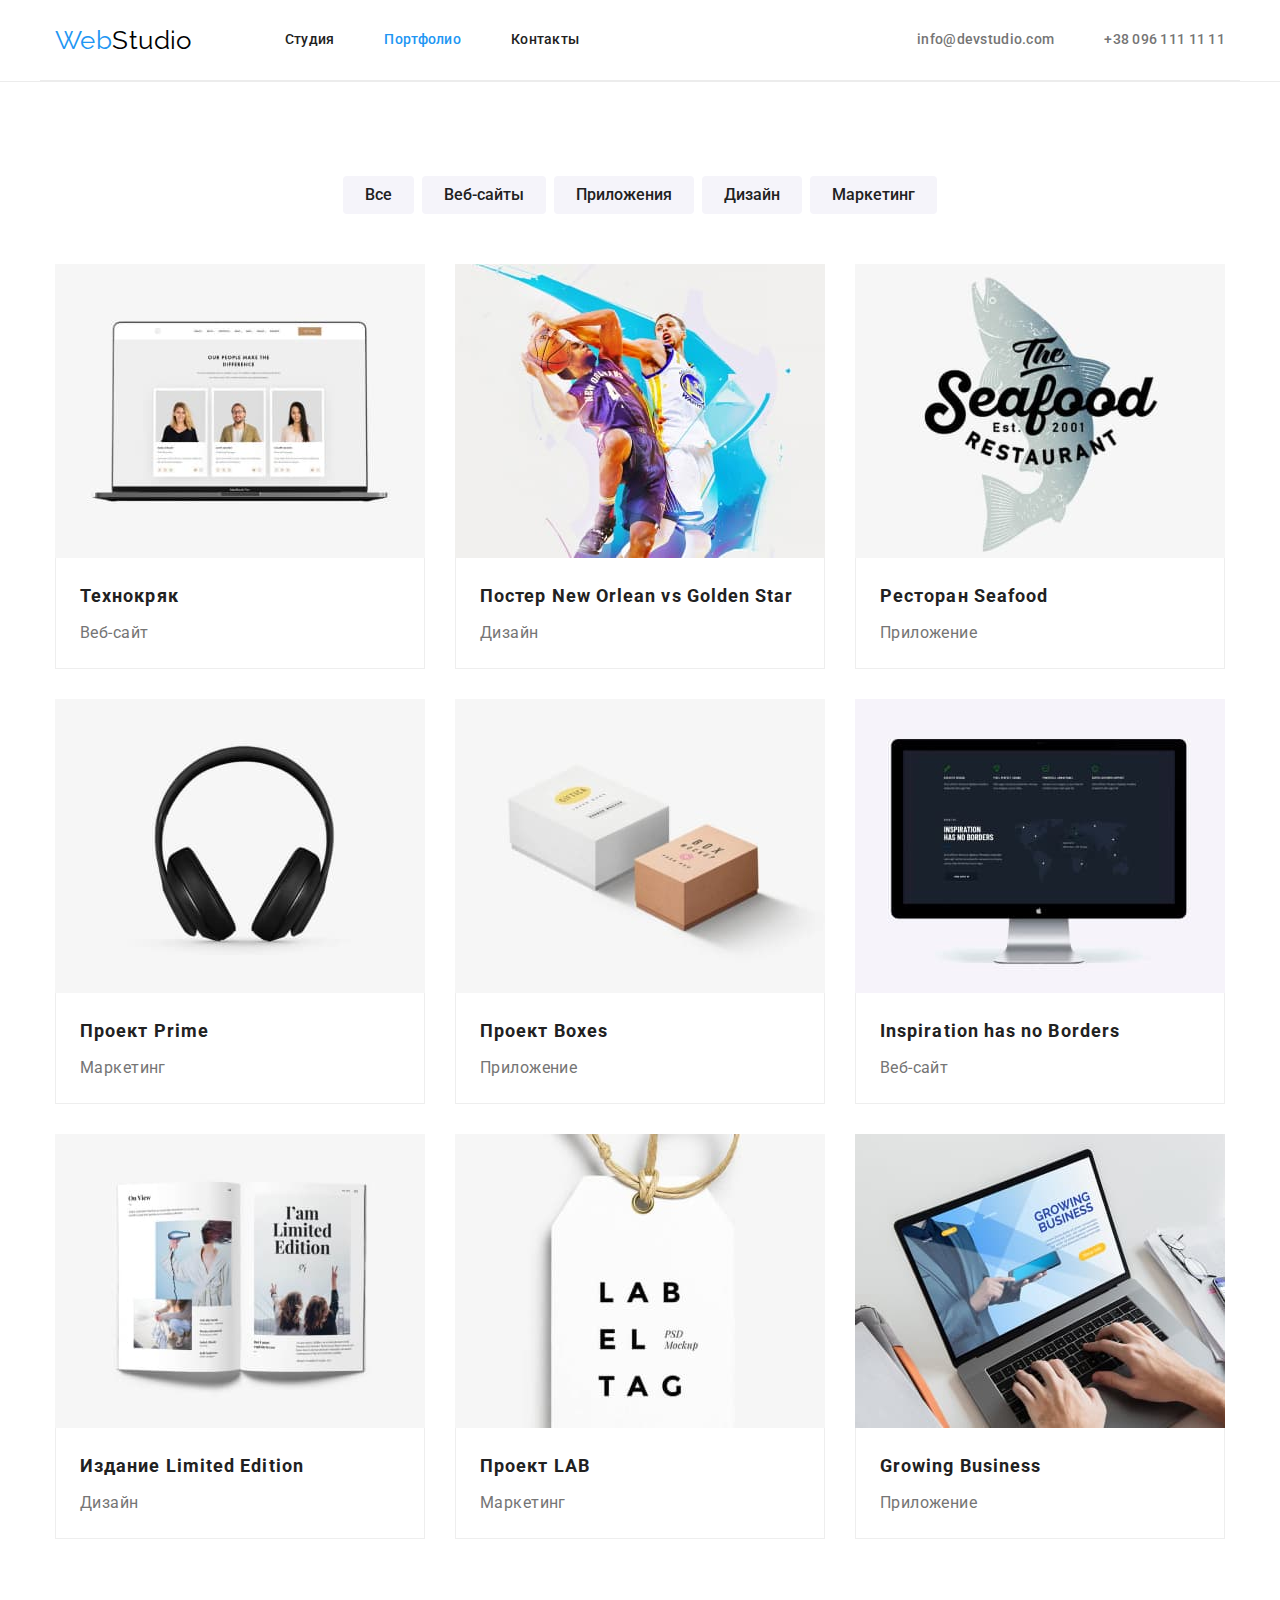
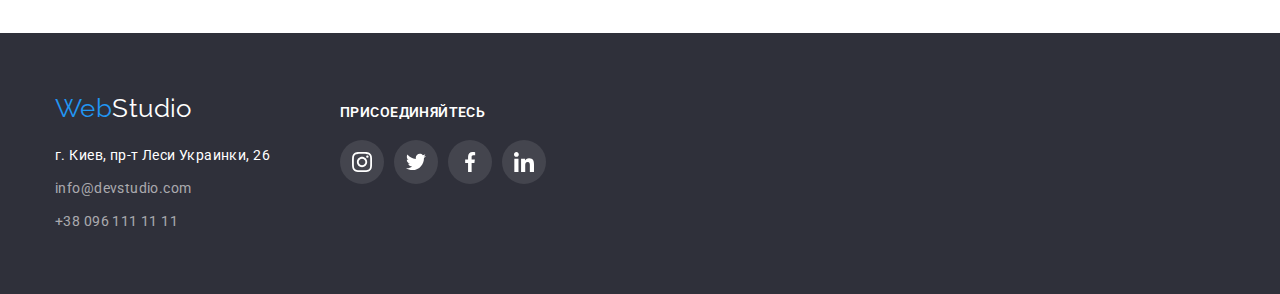
==== portfolio.html @ 46a8d6e4 "Initial commit" ====
<!DOCTYPE html>
<html lang="ru">
  <head>
    <meta charset="UTF-8" />
    <meta http-equiv="X-UA-Compatible" content="IE=edge" />
    <meta name="viewport" content="width=device-width, initial-scale=1.0" />
    <title>Портфолио</title>
    <link rel="preconnect" href="https://fonts.googleapis.com" />
    <link rel="preconnect" href="https://fonts.gstatic.com" crossorigin />
    <link
      href="https://fonts.googleapis.com/css2?family=Raleway:wght@700&family=Roboto:wght@400;500;700;900&display=swap"
      rel="stylesheet"
    />
    <link
      rel="stylesheet"
      href="https://cdnjs.cloudflare.com/ajax/libs/modern-normalize/0.6.0/modern-normalize.min.css"
    />
    <link rel="stylesheet" href="./css/styles.css" />
  </head>
  <body>
    <!--Header-->
    <header class="header">
      <div class="header container">
        <nav class="nav-main">
          <a class="logo link" href="./index.html"><span class="logo-accent">Web</span>Studio</a>

          <ul class="nav pages list">
            <li class="item"><a class="link" href="./index.html">Студия</a></li>
            <li class="item"><a class="link current" href="./portfolio.html">Портфолио</a></li>
            <li class="item"><a class="link" href="">Контакты</a></li>
          </ul>
        </nav>

        <ul class="nav contacts list">
          <li class="item">
            <a class="link" href="mailto:info@devstudio.com">info@devstudio.com</a>
          </li>
          <li class="item"><a class="link" href="tel:+380961111111">+38 096 111 11 11</a></li>
        </ul>
      </div>
    </header>
    <main>
      <!--Портфолио-->
      <section class="section portfolio">
        <div class="container">
          <h1 class="visually-hidden">Портфолио</h1>
          <ul class="list filter">
            <li class="item"><button class="button" type="button">Все</button></li>
            <li class="item"><button class="button" type="button">Веб-сайты</button></li>
            <li class="item"><button class="button" type="button">Приложения</button></li>
            <li class="item"><button class="button" type="button">Дизайн</button></li>
            <li class="item"><button class="button" type="button">Маркетинг</button></li>
          </ul>
          <ul class="list cards">
            <li class="item">
              <a class="link potfolio-link" href=""
                ><img
                  class="portfolio-img"
                  src="./images/technocrack.jpg"
                  alt="Технокряк"
                  width="370"
                />
                <div class="cards-text">
                  <h2 class="portfolio-title">Технокряк</h2>
                  <p class="portfolio-type">Веб-сайт</p>
                </div>
              </a>
            </li>
            <li class="item">
              <a class="link potfolio-link" href=""
                ><img
                  class="portfolio-img"
                  src="./images/basketball.jpg"
                  alt="Постер New Orlean vs Golden Star"
                  width="370"
                />
                <div class="cards-text">
                  <h2 class="portfolio-title">Постер New Orlean vs Golden Star</h2>
                  <p class="portfolio-type">Дизайн</p>
                </div>
              </a>
            </li>
            <li class="item">
              <a class="link potfolio-link" href=""
                ><img
                  class="portfolio-img"
                  src="./images/seafood.jpg"
                  alt="Ресторан Seafood"
                  width="370"
                />
                <div class="cards-text">
                  <h2 class="portfolio-title">Ресторан Seafood</h2>
                  <p class="portfolio-type">Приложение</p>
                </div>
              </a>
            </li>
            <li class="item">
              <a class="link potfolio-link" href=""
                ><img
                  class="portfolio-img"
                  src="./images/prime.jpg"
                  alt="Проект Prime"
                  width="370"
                />
                <div class="cards-text">
                  <h2 class="portfolio-title">Проект Prime</h2>
                  <p class="portfolio-type">Маркетинг</p>
                </div>
              </a>
            </li>
            <li class="item">
              <a class="link potfolio-link" href=""
                ><img
                  class="portfolio-img"
                  src="./images/boxes.jpg"
                  alt="Проект Boxes"
                  width="370"
                />
                <div class="cards-text">
                  <h2 class="portfolio-title">Проект Boxes</h2>
                  <p class="portfolio-type">Приложение</p>
                </div>
              </a>
            </li>
            <li class="item">
              <a class="link potfolio-link" href=""
                ><img
                  class="portfolio-img"
                  src="./images/inspiration.jpg"
                  alt="Inspiration has no Borders"
                  width="370"
                />
                <div class="cards-text">
                  <h2 class="portfolio-title">Inspiration has no Borders</h2>
                  <p class="portfolio-type">Веб-сайт</p>
                </div>
              </a>
            </li>
            <li class="item">
              <a class="link potfolio-link" href=""
                ><img
                  class="portfolio-img"
                  src="./images/magazine.jpg"
                  alt="Издание Limited Edition"
                  width="370"
                />
                <div class="cards-text">
                  <h2 class="portfolio-title">Издание Limited Edition</h2>
                  <p class="portfolio-type">Дизайн</p>
                </div>
              </a>
            </li>
            <li class="item">
              <a class="link potfolio-link" href=""
                ><img class="portfolio-img" src="./images/lab.jpg" alt="Проект LAB" width="370" />
                <div class="cards-text">
                  <h2 class="portfolio-title">Проект LAB</h2>
                  <p class="portfolio-type">Маркетинг</p>
                </div>
              </a>
            </li>
            <li class="item">
              <a class="link potfolio-link" href=""
                ><img
                  class="portfolio-img"
                  src="./images/growing-businnes.jpg"
                  alt="Growing Business"
                  width="370"
                />
                <div class="cards-text">
                  <h2 class="portfolio-title">Growing Business</h2>
                  <p class="portfolio-type">Приложение</p>
                </div>
              </a>
            </li>
          </ul>
        </div>
      </section>
    </main>
    <!--Footer-->
    <footer class="footer">
      <div class="container footer-container">
        <div class="footer-adress-wrap">
          <a class="logo link" href="./index.html"><span class="logo-accent">Web</span>Studio </a>
          <address>
            <ul class="list">
              <li class="item">
                <a class="link map" href="https://goo.gl/maps/ijGrAgnLtxh1ivYe7" target="_blank"
                  >г. Киев, пр-т Леси Украинки, 26</a
                >
              </li>
              <li class="item">
                <a class="link" href="mailto:info@devstudio.com">info@devstudio.com</a>
              </li>
              <li class="item"><a class="link" href="tel:+380961111111">+38 096 111 11 11</a></li>
            </ul>
          </address>
        </div>
        <div class="footer-social-wrap">
          <p class="footer-join">присоединяйтесь</p>
          <ul class="list socials-list-footer">
            <li class="item socials-item-footer">
              <a class="link socials-link-footer" href="">
                <svg class="footer-socials-svg">
                  <use href="./images/icons.svg#icon-instagram"></use>
                </svg>
              </a>
            </li>
            <li class="item socials-item-footer">
              <a class="link socials-link-footer" href="">
                <svg class="footer-socials-svg">
                  <use href="./images/icons.svg#icon-twitter"></use>
                </svg>
              </a>
            </li>
            <li class="item socials-item-footer">
              <a class="link socials-link-footer" href="">
                <svg class="footer-socials-svg">
                  <use href="./images/icons.svg#icon-facebook"></use>
                </svg>
              </a>
            </li>
            <li class="item socials-item-footer">
              <a class="link socials-link-footer" href="">
                <svg class="footer-socials-svg">
                  <use href="./images/icons.svg#icon-linkedin"></use>
                </svg>
              </a>
            </li>
          </ul>
        </div>
      </div>
    </footer>
  </body>
</html>
---- css/styles.css ----
/* Variables */

:root {
  --color-white: #ffffff;
  --color-black: #000000;
  --color-accent: #2196f3;

  --text-color-title: #212121;
  --text-color-main: #757575;
  --text-color-white-transparent: rgba(255, 255, 255, 0.6);

  --bg-color-dark: #2f303a;
  --bg-color-inactive: #f5f4fa;
  --card-border-color: #eee;
  --header-border-color: #ececec;
  --gradient-color: rgba(47, 48, 58, 0.4);
  --customer-logo: #afb1b8;
  --footer-socials-bg: rgba(255, 255, 255, 0.1);
}

/* Utilites */

h1,
h2,
h3,
h4,
h5,
p,
ul {
  margin: 0;
  padding: 0;
}

img {
  display: block;
  max-width: 100%;
}

.link {
  text-decoration: none;
}
.list {
  list-style: none;
  fill: var(--text-color-main);
}

/* Globals */

.visually-hidden {
  position: fixed;
  transform: scale(0);
}

body {
  background-color: var(--color-white);
  color: var(--text-color-main);
  font-family: Roboto, sans-serif;
  font-size: 14px;
  letter-spacing: 0.03em;
  line-height: 1.71;
}

.container {
  width: 1200px;
  /* outline: 2px dotted red; */
  margin: 0 auto;
  padding: 0 15px;
}

/* Buttons */

.button {
  display: inline-block;
  padding: 6px 22px;
  border-radius: 4px;
  border: none;
  color: var(--text-color-title);
  font-family: inherit;
  font-weight: 500;
  font-size: 16px;
  line-height: 1.62;
  background-color: var(--bg-color-inactive);
  cursor: pointer;
}

.button:hover,
.button:focus,
.hero-section .button {
  color: var(--color-white);
  background-color: var(--color-accent);
}

/* Header */
.header {
  border-bottom: 1px solid var(--header-border-color);
}

/* Logo */

.logo {
  color: var(--color-black);
  font-family: Raleway, cursive;
  font-size: 26px;
  line-height: 1.19;
}

.logo-accent {
  color: var(--color-accent);
}

/* Site nav */
.header,
.nav-main,
.nav.pages,
.nav.contacts {
  display: flex;
  align-items: center;
}

.nav.pages {
  margin-left: 93px;
}

.nav.contacts {
  margin-left: auto;
}

.nav > .item + .item {
  margin-left: 50px;
}

.nav .link {
  display: block;
  padding: 32px 0;

  color: var(--text-color-title);
  font-weight: 500;
  line-height: 1.14;
  letter-spacing: 0.02em;
}
.nav.contacts .link {
  color: var(--text-color-main);
}

.nav .link:hover,
.nav .link:focus,
.nav .link.current {
  color: var(--color-accent);
  fill: var(--color-accent);
}

.contacts-block .link {
  display: flex;
  align-items: center;
}

.contacts-block-svg {
  margin-right: 10px;
}

/* Hero */
.hero-section {
  max-width: 1600px;
  margin: 0 auto;
  padding-top: 200px;
  padding-bottom: 200px;
  background-color: var(--bg-color-dark);
  background-image: linear-gradient(var(--gradient-color), var(--gradient-color)),
    url('../images/hero.jpg');
  text-align: center;
}

.hero-title {
  margin-bottom: 30px;
  color: var(--color-white);
  font-weight: 900;
  font-size: 44px;
  line-height: 1.36;
  letter-spacing: 0.06em;
  text-transform: uppercase;
}

.hero-section .button {
  padding: 10px 32px;
  min-width: 200px;
}

/* Sections */

.section {
  padding: 94px 0;
  /* outline: 2px dotted green; */
}

.section-title {
  margin-bottom: 50px;
  color: var(--text-color-title);
  font-weight: 700;
  font-size: 36px;
  line-height: 1.16;
  text-align: center;
}

/* Features */

.section.features {
  padding-bottom: 0;
}

.features-list {
  display: flex;
  flex-wrap: wrap;
}

.feature-icon {
  /* display: block; */
  padding: 25px 100px;
  margin-bottom: 30px;

  background-color: var(--bg-color-inactive);
  border-radius: 4px;
}

.feature-icon-svg {
  width: 70px;
  height: 70px;
}

.features .item:not(:last-child) {
  margin-right: 30px;
}

.feature-title {
  margin-bottom: 10px;
  color: var(--text-color-title);
  font-size: 14px;
  text-transform: uppercase;
  line-height: 1.14;
}
.feature-description {
  width: 270px;
}

/* Occupation */

.occupation .list {
  display: flex;
}

.occupation .item:not(:last-child) {
  margin-right: 30px;
}

/* Our team */

.section.team {
  background-color: var(--bg-color-inactive);
}

.team-list {
  display: flex;
}

.team .team-member-item {
  text-align: center;
  background-color: var(--color-white);
  box-shadow: 0px 1px 3px rgba(0, 0, 0, 0.12), 0px 1px 1px rgba(0, 0, 0, 0.14),
    0px 2px 1px rgba(0, 0, 0, 0.2);
  border-radius: 0px 0px 4px 4px;
}

.team .team-member-item:not(:last-child) {
  margin-right: 30px;
}

.team-meber-picture {
  margin-bottom: 30px;
}

.team-member-text {
  padding: 30px;
}

.team-member-title {
  margin-bottom: 10px;
}

.team-member-title {
  color: var(--text-color-title);
  font-weight: 500;
  font-size: 16px;
  line-height: 1.19;
}
.team-member-description {
  margin-bottom: 16px;
  color: var(--text-color-main);
  font-size: 16px;
  line-height: 1.19;
}

.socials-list {
  display: flex;
  flex-wrap: wrap;
}
.socials-item:not(:last-child) {
  margin-right: 10px;
}

.socials-link {
  width: 44px;
  height: 44px;

  display: flex;
  justify-content: center;
  align-items: center;

  border-radius: 50%;
}
.socials-link:hover,
.socials-link:focus {
  background-color: var(--color-accent);
}

.team-member-socials-svg {
  width: 20px;
  height: 20px;

  fill: var(--text-color-main);
}

.socials-link:hover .team-member-socials-svg,
.socials-link:focus .team-member-socials-svg {
  fill: var(--color-white);
}

/* Customers */

.customers-list {
  display: flex;
  flex-wrap: wrap;
}

.customers-item {
  display: flex;
  justify-content: center;
  align-items: center;

  width: 170px;
  height: 92px;

  fill: var(--customer-logo);
  border: 1px solid var(--customer-logo);
  border-radius: 4px;
}

.customers-item:not(:last-child) {
  margin-right: 30px;
}

.customers-item:hover,
.customers-item:focus {
  border-color: var(--color-accent);
  cursor: pointer;
}

.customers-item:hover .customers-logo-svg,
.customers-item:focus .customers-logo-svg {
  fill: var(--color-accent);
}

.customers-logo-svg {
  width: 106px;
  height: 60px;
}

/*Footer*/
.footer {
  background-color: var(--bg-color-dark);
  padding: 60px 0;
}

.footer-container {
  display: flex;
  align-items: baseline;
}

.socials-list-footer {
  display: flex;
}

.footer-social-wrap {
  margin-left: 70px;
}

.socials-item-footer:not(:last-child) {
  margin-right: 10px;
}

.footer-join {
  font-weight: 600;
  text-transform: uppercase;
  color: var(--color-white);
  line-height: 1.14;
}

.socials-link-footer {
  width: 44px;
  height: 44px;

  display: flex;
  justify-content: center;
  align-items: center;

  background-color: var(--footer-socials-bg);
  border-radius: 50%;
}
.socials-link-footer:hover,
.socials-link-footer:focus {
  background-color: var(--color-accent);
}

.footer-socials-svg {
  width: 20px;
  height: 20px;
  fill: var(--color-white);
}

.footer .list {
  margin-top: 20px;
}

.footer-adress-wrap .item:not(:last-child) {
  margin-bottom: 9px;
}

.footer .link {
  color: var(--text-color-white-transparent);
  font-style: normal;
}

.footer .logo {
  color: var(--color-white);
}

.footer .link.map {
  color: var(--color-white);
}

.footer .list .link:hover,
.footer .list .link:focus {
  color: var(--color-accent);
}

/* Portfolio */
/* Filter */
.portfolio .filter {
  display: flex;
  justify-content: center;
  margin-bottom: 50px;
}

.filter .item:not(:last-child) {
  margin-right: 8px;
}

.filter .button:hover,
.filter .button:focus {
  box-shadow: 0px 3px 1px rgba(0, 0, 0, 0.1), 0px 1px 2px rgba(0, 0, 0, 0.08),
    0px 2px 2px rgba(0, 0, 0, 0.12);
}

/* Cards */
.portfolio .cards {
  display: flex;
  flex-wrap: wrap;
}

.cards .item {
  width: calc((100% - 2 * 30px) / 3);
}

.potfolio-link:hover,
.potfolio-link:focus {
  box-shadow: 0px 1px 1px rgba(0, 0, 0, 0.12), 0px 4px 4px rgba(0, 0, 0, 0.06),
    1px 4px 6px rgba(0, 0, 0, 0.16);
}
.cards .item:not(:nth-of-type(3n)) {
  margin-right: 30px;
}
.cards .item:not(:nth-last-child(-n + 3)) {
  margin-bottom: 30px;
}

.cards-text {
  padding: 20px 24px;

  border-right: 1px solid var(--card-border-color);
  border-bottom: 1px solid var(--card-border-color);
  border-left: 1px solid var(--card-border-color);
}
.portfolio-title {
  margin-bottom: 4px;
  color: var(--text-color-title);
  font-weight: 700;
  font-size: 18px;
  line-height: 2;
  letter-spacing: 0.06em;
}

.portfolio-type {
  color: var(--text-color-main);
  font-size: 16px;
  line-height: 1.87;
}

.portfolio .link {
  display: block;
}
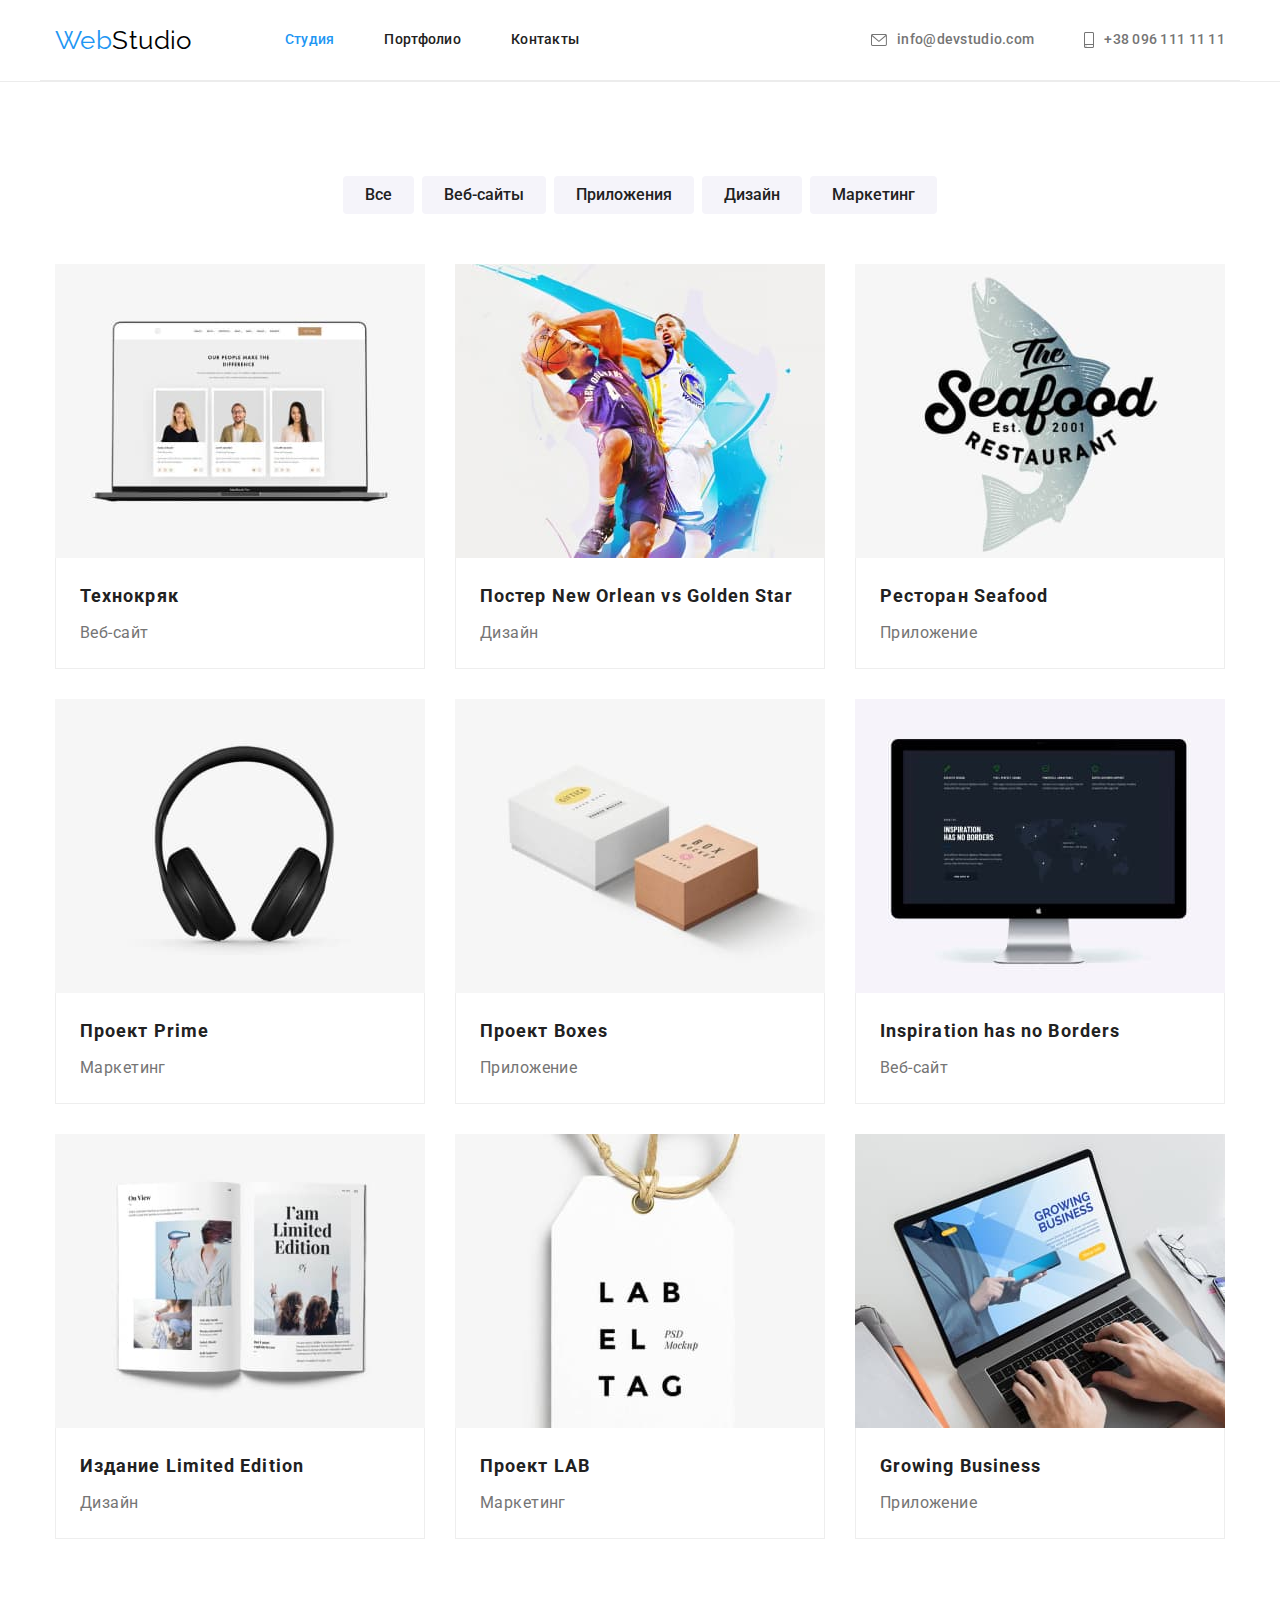
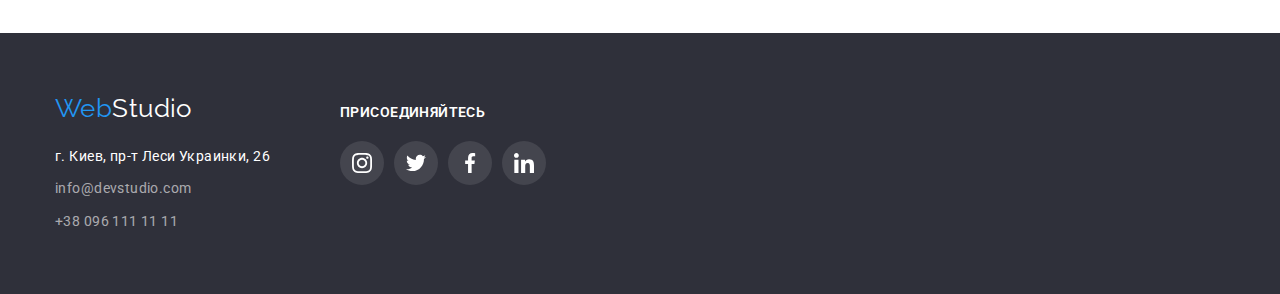
==== commit 2954660b: "hw5 c1,c2,c3 done" ====
--- a/portfolio.html
+++ b/portfolio.html
@@ -25,17 +25,29 @@
           <a class="logo link" href="./index.html"><span class="logo-accent">Web</span>Studio</a>
 
           <ul class="nav pages list">
-            <li class="item"><a class="link" href="./index.html">Студия</a></li>
-            <li class="item"><a class="link current" href="./portfolio.html">Портфолио</a></li>
-            <li class="item"><a class="link" href="">Контакты</a></li>
+            <li class="item"><a class="link current animated" href="./index.html">Студия</a></li>
+            <li class="item"><a class="link animated" href="./portfolio.html">Портфолио</a></li>
+            <li class="item"><a class="link animated" href="">Контакты</a></li>
           </ul>
         </nav>
 
         <ul class="nav contacts list">
-          <li class="item">
-            <a class="link" href="mailto:info@devstudio.com">info@devstudio.com</a>
+          <li class="item contacts-block">
+            <a class="link animated" href="mailto:info@devstudio.com">
+              <svg class="contacts-block-svg" width="16" height="12">
+                <use href="./images/icons.svg#icon-envelope"></use>
+              </svg>
+              info@devstudio.com
+            </a>
           </li>
-          <li class="item"><a class="link" href="tel:+380961111111">+38 096 111 11 11</a></li>
+          <li class="item contacts-block">
+            <a class="link animated" href="tel:+380961111111">
+              <svg class="contacts-block-svg" width="10" height="16">
+                <use href="./images/icons.svg#icon-smartphone"></use>
+              </svg>
+              +38 096 111 11 11</a
+            >
+          </li>
         </ul>
       </div>
     </header>
@@ -45,15 +57,15 @@
         <div class="container">
           <h1 class="visually-hidden">Портфолио</h1>
           <ul class="list filter">
-            <li class="item"><button class="button" type="button">Все</button></li>
-            <li class="item"><button class="button" type="button">Веб-сайты</button></li>
-            <li class="item"><button class="button" type="button">Приложения</button></li>
-            <li class="item"><button class="button" type="button">Дизайн</button></li>
-            <li class="item"><button class="button" type="button">Маркетинг</button></li>
+            <li class="item"><button class="button animated" type="button">Все</button></li>
+            <li class="item"><button class="button animated" type="button">Веб-сайты</button></li>
+            <li class="item"><button class="button animated" type="button">Приложения</button></li>
+            <li class="item"><button class="button animated" type="button">Дизайн</button></li>
+            <li class="item"><button class="button animated" type="button">Маркетинг</button></li>
           </ul>
           <ul class="list cards">
             <li class="item">
-              <a class="link potfolio-link" href=""
+              <a class="link potfolio-link animated" href=""
                 ><img
                   class="portfolio-img"
                   src="./images/technocrack.jpg"
@@ -67,7 +79,7 @@
               </a>
             </li>
             <li class="item">
-              <a class="link potfolio-link" href=""
+              <a class="link potfolio-link animated" href=""
                 ><img
                   class="portfolio-img"
                   src="./images/basketball.jpg"
@@ -81,7 +93,7 @@
               </a>
             </li>
             <li class="item">
-              <a class="link potfolio-link" href=""
+              <a class="link potfolio-link animated" href=""
                 ><img
                   class="portfolio-img"
                   src="./images/seafood.jpg"
@@ -95,7 +107,7 @@
               </a>
             </li>
             <li class="item">
-              <a class="link potfolio-link" href=""
+              <a class="link potfolio-link animated" href=""
                 ><img
                   class="portfolio-img"
                   src="./images/prime.jpg"
@@ -109,7 +121,7 @@
               </a>
             </li>
             <li class="item">
-              <a class="link potfolio-link" href=""
+              <a class="link potfolio-link animated" href=""
                 ><img
                   class="portfolio-img"
                   src="./images/boxes.jpg"
@@ -123,7 +135,7 @@
               </a>
             </li>
             <li class="item">
-              <a class="link potfolio-link" href=""
+              <a class="link potfolio-link animated" href=""
                 ><img
                   class="portfolio-img"
                   src="./images/inspiration.jpg"
@@ -137,7 +149,7 @@
               </a>
             </li>
             <li class="item">
-              <a class="link potfolio-link" href=""
+              <a class="link potfolio-link animated" href=""
                 ><img
                   class="portfolio-img"
                   src="./images/magazine.jpg"
@@ -151,7 +163,7 @@
               </a>
             </li>
             <li class="item">
-              <a class="link potfolio-link" href=""
+              <a class="link potfolio-link animated" href=""
                 ><img class="portfolio-img" src="./images/lab.jpg" alt="Проект LAB" width="370" />
                 <div class="cards-text">
                   <h2 class="portfolio-title">Проект LAB</h2>
@@ -160,7 +172,7 @@
               </a>
             </li>
             <li class="item">
-              <a class="link potfolio-link" href=""
+              <a class="link potfolio-link animated" href=""
                 ><img
                   class="portfolio-img"
                   src="./images/growing-businnes.jpg"
@@ -185,14 +197,14 @@
           <address>
             <ul class="list">
               <li class="item">
-                <a class="link map" href="https://goo.gl/maps/ijGrAgnLtxh1ivYe7" target="_blank"
+                <a class="link map animated" href="https://goo.gl/maps/ijGrAgnLtxh1ivYe7" target="_blank"
                   >г. Киев, пр-т Леси Украинки, 26</a
                 >
               </li>
               <li class="item">
-                <a class="link" href="mailto:info@devstudio.com">info@devstudio.com</a>
+                <a class="link animated" href="mailto:info@devstudio.com">info@devstudio.com</a>
               </li>
-              <li class="item"><a class="link" href="tel:+380961111111">+38 096 111 11 11</a></li>
+              <li class="item"><a class="link animated" href="tel:+380961111111">+38 096 111 11 11</a></li>
             </ul>
           </address>
         </div>
@@ -200,28 +212,28 @@
           <p class="footer-join">присоединяйтесь</p>
           <ul class="list socials-list-footer">
             <li class="item socials-item-footer">
-              <a class="link socials-link-footer" href="">
+              <a class="link socials-link-footer animated" href="">
                 <svg class="footer-socials-svg">
                   <use href="./images/icons.svg#icon-instagram"></use>
                 </svg>
               </a>
             </li>
             <li class="item socials-item-footer">
-              <a class="link socials-link-footer" href="">
+              <a class="link socials-link-footer animated" href="">
                 <svg class="footer-socials-svg">
                   <use href="./images/icons.svg#icon-twitter"></use>
                 </svg>
               </a>
             </li>
             <li class="item socials-item-footer">
-              <a class="link socials-link-footer" href="">
+              <a class="link socials-link-footer animated" href="">
                 <svg class="footer-socials-svg">
                   <use href="./images/icons.svg#icon-facebook"></use>
                 </svg>
               </a>
             </li>
             <li class="item socials-item-footer">
-              <a class="link socials-link-footer" href="">
+              <a class="link socials-link-footer animated" href="">
                 <svg class="footer-socials-svg">
                   <use href="./images/icons.svg#icon-linkedin"></use>
                 </svg>
--- a/css/styles.css
+++ b/css/styles.css
@@ -16,6 +16,7 @@
   --gradient-color: rgba(47, 48, 58, 0.4);
   --customer-logo: #afb1b8;
   --footer-socials-bg: rgba(255, 255, 255, 0.1);
+  --occupation-title-bg: rgba(47, 48, 58, 0.8);
 }
 
 /* Utilites */
@@ -46,10 +47,7 @@
 
 /* Globals */
 
-.visually-hidden {
-  position: fixed;
-  transform: scale(0);
-}
+
 
 body {
   background-color: var(--color-white);
@@ -65,6 +63,17 @@
   /* outline: 2px dotted red; */
   margin: 0 auto;
   padding: 0 15px;
+}
+
+.visually-hidden {
+  position: fixed;
+  transform: scale(0);
+}
+
+.animated{
+  transition-property: box-shadow, color, fill, background-color, border-color;
+  transition-duration: 250ms;
+  transition-timing-function: cubic-bezier(0.4, 0, 0.2, 1);
 }
 
 /* Buttons */
@@ -247,8 +256,32 @@
   display: flex;
 }
 
-.occupation .item:not(:last-child) {
+.occupation-item {
+  position: relative;
+}
+.occupation-item:not(:last-child) {
   margin-right: 30px;
+}
+
+.occupation-title {
+  position: absolute;
+  bottom: 0;
+  left: 0;
+
+
+  width: 370px;
+  height: 70px;
+
+  color: var(--color-white);
+  font-weight: 500;
+  font-size: 16px;
+  line-height: 1.19;
+  text-transform: uppercase;
+
+  padding: 27px 0;
+  text-align: center;
+
+  background-color: var(--occupation-title-bg);
 }
 
 /* Our team */
@@ -468,6 +501,8 @@
   box-shadow: 0px 3px 1px rgba(0, 0, 0, 0.1), 0px 1px 2px rgba(0, 0, 0, 0.08),
     0px 2px 2px rgba(0, 0, 0, 0.12);
 }
+
+
 
 /* Cards */
 .portfolio .cards {
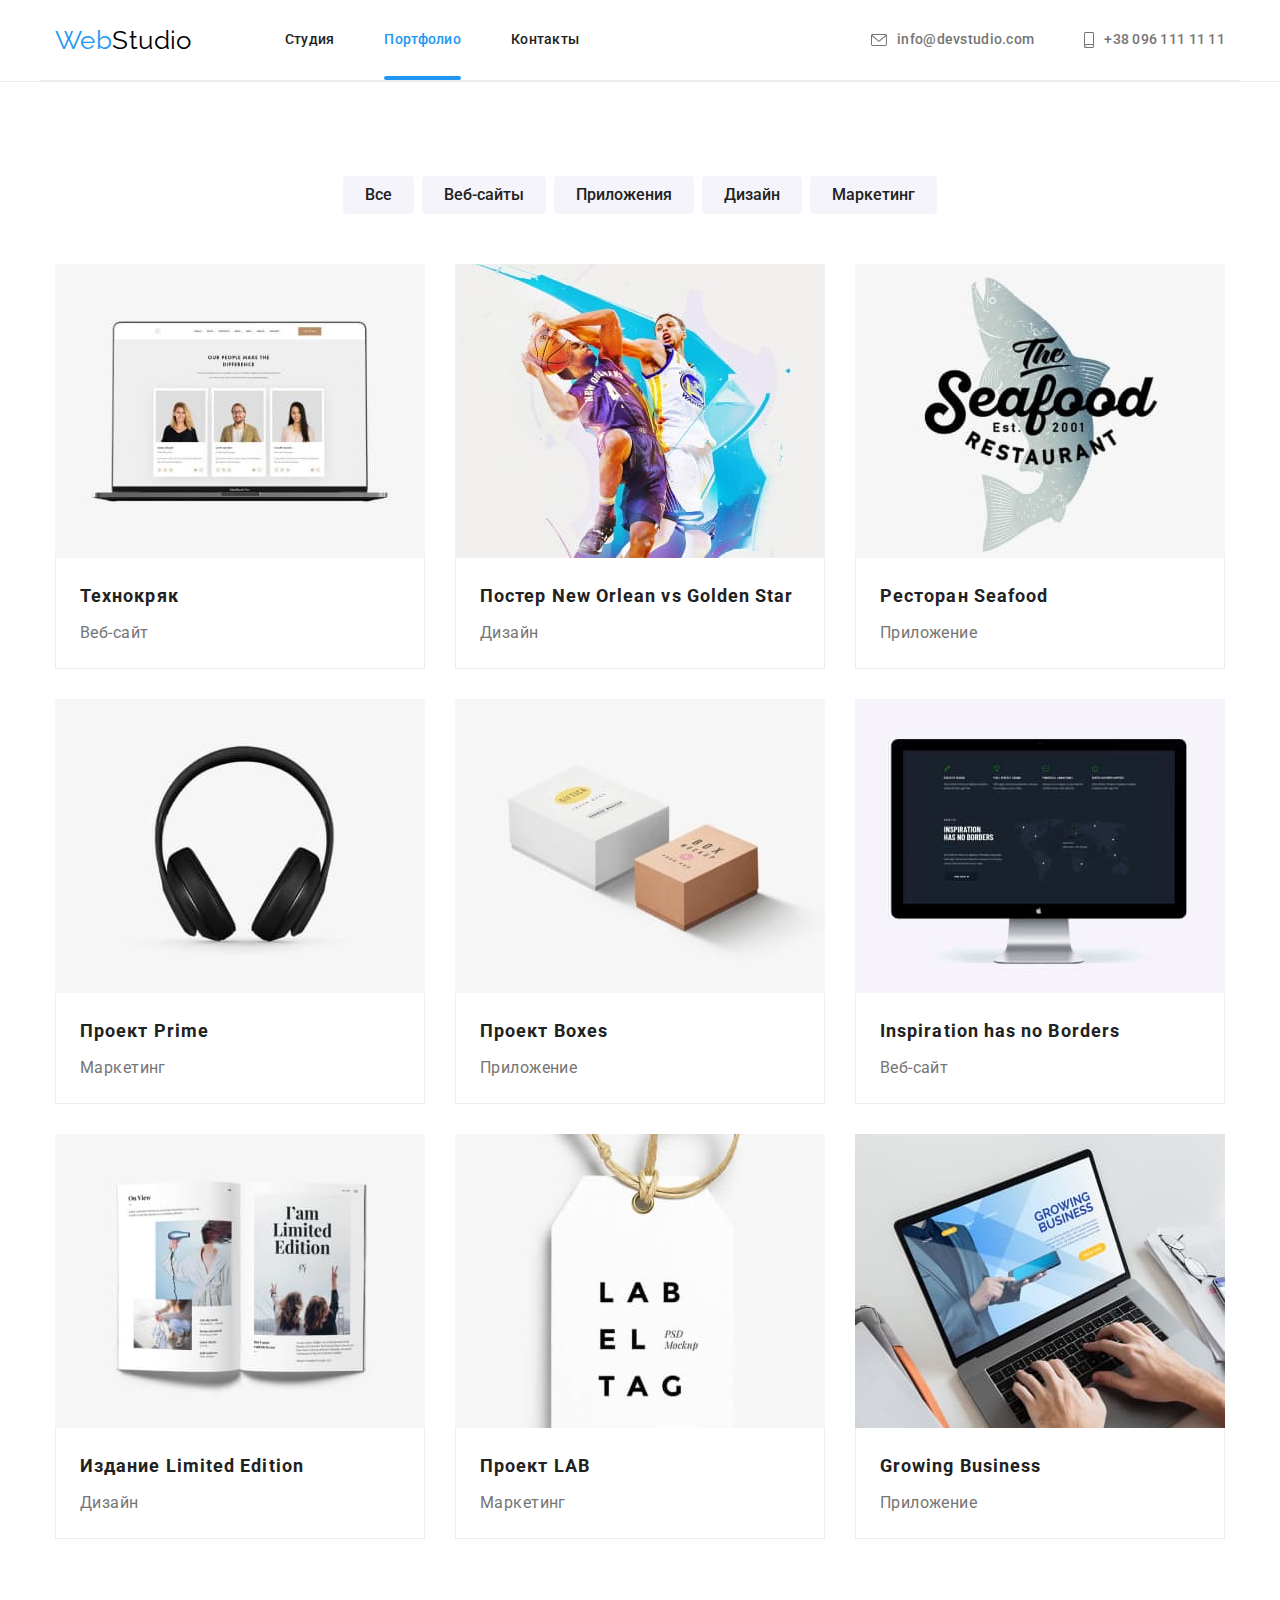
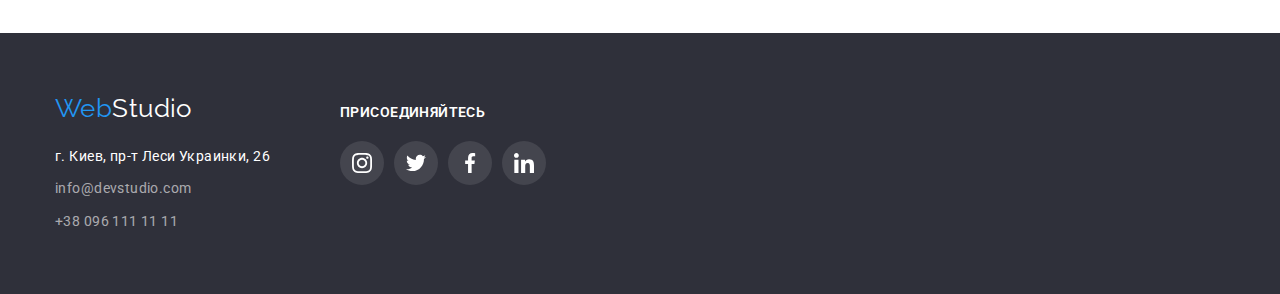
==== commit 3522799e: "hw done" ====
--- a/portfolio.html
+++ b/portfolio.html
@@ -25,8 +25,10 @@
           <a class="logo link" href="./index.html"><span class="logo-accent">Web</span>Studio</a>
 
           <ul class="nav pages list">
-            <li class="item"><a class="link current animated" href="./index.html">Студия</a></li>
-            <li class="item"><a class="link animated" href="./portfolio.html">Портфолио</a></li>
+            <li class="item"><a class="link animated" href="./index.html">Студия</a></li>
+            <li class="item">
+              <a class="link current animated" href="./portfolio.html">Портфолио</a>
+            </li>
             <li class="item"><a class="link animated" href="">Контакты</a></li>
           </ul>
         </nav>
@@ -66,12 +68,21 @@
           <ul class="list cards">
             <li class="item">
               <a class="link potfolio-link animated" href=""
-                ><img
-                  class="portfolio-img"
-                  src="./images/technocrack.jpg"
-                  alt="Технокряк"
-                  width="370"
-                />
+                ><div class="cards-img-wrap">
+                  <div class="portfolio-overlay animated">
+                    <p class="portfolio-description">
+                      Технокряк это современная площадка распространения коронавируса. Компании
+                      используют эту платформу для цифрового шпионажа и атак на защищённые сервера
+                      конкурентов.
+                    </p>
+                  </div>
+                  <img
+                    class="portfolio-img"
+                    src="./images/technocrack.jpg"
+                    alt="Технокряк"
+                    width="370"
+                  />
+                </div>
                 <div class="cards-text">
                   <h2 class="portfolio-title">Технокряк</h2>
                   <p class="portfolio-type">Веб-сайт</p>
@@ -80,12 +91,21 @@
             </li>
             <li class="item">
               <a class="link potfolio-link animated" href=""
-                ><img
-                  class="portfolio-img"
-                  src="./images/basketball.jpg"
-                  alt="Постер New Orlean vs Golden Star"
-                  width="370"
-                />
+                ><div class="cards-img-wrap">
+                  <div class="portfolio-overlay animated">
+                    <p class="portfolio-description">
+                      Технокряк это современная площадка распространения коронавируса. Компании
+                      используют эту платформу для цифрового шпионажа и атак на защищённые сервера
+                      конкурентов.
+                    </p>
+                  </div>
+                  <img
+                    class="portfolio-img"
+                    src="./images/basketball.jpg"
+                    alt="Постер New Orlean vs Golden Star"
+                    width="370"
+                  />
+                </div>
                 <div class="cards-text">
                   <h2 class="portfolio-title">Постер New Orlean vs Golden Star</h2>
                   <p class="portfolio-type">Дизайн</p>
@@ -94,12 +114,21 @@
             </li>
             <li class="item">
               <a class="link potfolio-link animated" href=""
-                ><img
-                  class="portfolio-img"
-                  src="./images/seafood.jpg"
-                  alt="Ресторан Seafood"
-                  width="370"
-                />
+                ><div class="cards-img-wrap">
+                  <div class="portfolio-overlay animated">
+                    <p class="portfolio-description">
+                      Технокряк это современная площадка распространения коронавируса. Компании
+                      используют эту платформу для цифрового шпионажа и атак на защищённые сервера
+                      конкурентов.
+                    </p>
+                  </div>
+                  <img
+                    class="portfolio-img"
+                    src="./images/seafood.jpg"
+                    alt="Ресторан Seafood"
+                    width="370"
+                  />
+                </div>
                 <div class="cards-text">
                   <h2 class="portfolio-title">Ресторан Seafood</h2>
                   <p class="portfolio-type">Приложение</p>
@@ -108,12 +137,21 @@
             </li>
             <li class="item">
               <a class="link potfolio-link animated" href=""
-                ><img
-                  class="portfolio-img"
-                  src="./images/prime.jpg"
-                  alt="Проект Prime"
-                  width="370"
-                />
+                ><div class="cards-img-wrap">
+                  <div class="portfolio-overlay animated">
+                    <p class="portfolio-description">
+                      Технокряк это современная площадка распространения коронавируса. Компании
+                      используют эту платформу для цифрового шпионажа и атак на защищённые сервера
+                      конкурентов.
+                    </p>
+                  </div>
+                  <img
+                    class="portfolio-img"
+                    src="./images/prime.jpg"
+                    alt="Проект Prime"
+                    width="370"
+                  />
+                </div>
                 <div class="cards-text">
                   <h2 class="portfolio-title">Проект Prime</h2>
                   <p class="portfolio-type">Маркетинг</p>
@@ -122,12 +160,21 @@
             </li>
             <li class="item">
               <a class="link potfolio-link animated" href=""
-                ><img
-                  class="portfolio-img"
-                  src="./images/boxes.jpg"
-                  alt="Проект Boxes"
-                  width="370"
-                />
+                ><div class="cards-img-wrap">
+                  <div class="portfolio-overlay animated">
+                    <p class="portfolio-description">
+                      Технокряк это современная площадка распространения коронавируса. Компании
+                      используют эту платформу для цифрового шпионажа и атак на защищённые сервера
+                      конкурентов.
+                    </p>
+                  </div>
+                  <img
+                    class="portfolio-img"
+                    src="./images/boxes.jpg"
+                    alt="Проект Boxes"
+                    width="370"
+                  />
+                </div>
                 <div class="cards-text">
                   <h2 class="portfolio-title">Проект Boxes</h2>
                   <p class="portfolio-type">Приложение</p>
@@ -136,12 +183,21 @@
             </li>
             <li class="item">
               <a class="link potfolio-link animated" href=""
-                ><img
-                  class="portfolio-img"
-                  src="./images/inspiration.jpg"
-                  alt="Inspiration has no Borders"
-                  width="370"
-                />
+                ><div class="cards-img-wrap">
+                  <div class="portfolio-overlay animated">
+                    <p class="portfolio-description">
+                      Технокряк это современная площадка распространения коронавируса. Компании
+                      используют эту платформу для цифрового шпионажа и атак на защищённые сервера
+                      конкурентов.
+                    </p>
+                  </div>
+                  <img
+                    class="portfolio-img"
+                    src="./images/inspiration.jpg"
+                    alt="Inspiration has no Borders"
+                    width="370"
+                  />
+                </div>
                 <div class="cards-text">
                   <h2 class="portfolio-title">Inspiration has no Borders</h2>
                   <p class="portfolio-type">Веб-сайт</p>
@@ -150,12 +206,21 @@
             </li>
             <li class="item">
               <a class="link potfolio-link animated" href=""
-                ><img
-                  class="portfolio-img"
-                  src="./images/magazine.jpg"
-                  alt="Издание Limited Edition"
-                  width="370"
-                />
+                ><div class="cards-img-wrap">
+                  <div class="portfolio-overlay animated">
+                    <p class="portfolio-description">
+                      Технокряк это современная площадка распространения коронавируса. Компании
+                      используют эту платформу для цифрового шпионажа и атак на защищённые сервера
+                      конкурентов.
+                    </p>
+                  </div>
+                  <img
+                    class="portfolio-img"
+                    src="./images/magazine.jpg"
+                    alt="Издание Limited Edition"
+                    width="370"
+                  />
+                </div>
                 <div class="cards-text">
                   <h2 class="portfolio-title">Издание Limited Edition</h2>
                   <p class="portfolio-type">Дизайн</p>
@@ -164,7 +229,16 @@
             </li>
             <li class="item">
               <a class="link potfolio-link animated" href=""
-                ><img class="portfolio-img" src="./images/lab.jpg" alt="Проект LAB" width="370" />
+                ><div class="cards-img-wrap">
+                  <div class="portfolio-overlay animated">
+                    <p class="portfolio-description">
+                      Технокряк это современная площадка распространения коронавируса. Компании
+                      используют эту платформу для цифрового шпионажа и атак на защищённые сервера
+                      конкурентов.
+                    </p>
+                  </div>
+                  <img class="portfolio-img" src="./images/lab.jpg" alt="Проект LAB" width="370" />
+                </div>
                 <div class="cards-text">
                   <h2 class="portfolio-title">Проект LAB</h2>
                   <p class="portfolio-type">Маркетинг</p>
@@ -173,12 +247,21 @@
             </li>
             <li class="item">
               <a class="link potfolio-link animated" href=""
-                ><img
-                  class="portfolio-img"
-                  src="./images/growing-businnes.jpg"
-                  alt="Growing Business"
-                  width="370"
-                />
+                ><div class="cards-img-wrap">
+                  <div class="portfolio-overlay animated">
+                    <p class="portfolio-description">
+                      Технокряк это современная площадка распространения коронавируса. Компании
+                      используют эту платформу для цифрового шпионажа и атак на защищённые сервера
+                      конкурентов.
+                    </p>
+                  </div>
+                  <img
+                    class="portfolio-img"
+                    src="./images/growing-businnes.jpg"
+                    alt="Growing Business"
+                    width="370"
+                  />
+                </div>
                 <div class="cards-text">
                   <h2 class="portfolio-title">Growing Business</h2>
                   <p class="portfolio-type">Приложение</p>
@@ -197,14 +280,19 @@
           <address>
             <ul class="list">
               <li class="item">
-                <a class="link map animated" href="https://goo.gl/maps/ijGrAgnLtxh1ivYe7" target="_blank"
+                <a
+                  class="link map animated"
+                  href="https://goo.gl/maps/ijGrAgnLtxh1ivYe7"
+                  target="_blank"
                   >г. Киев, пр-т Леси Украинки, 26</a
                 >
               </li>
               <li class="item">
                 <a class="link animated" href="mailto:info@devstudio.com">info@devstudio.com</a>
               </li>
-              <li class="item"><a class="link animated" href="tel:+380961111111">+38 096 111 11 11</a></li>
+              <li class="item">
+                <a class="link animated" href="tel:+380961111111">+38 096 111 11 11</a>
+              </li>
             </ul>
           </address>
         </div>
--- a/css/styles.css
+++ b/css/styles.css
@@ -17,6 +17,8 @@
   --customer-logo: #afb1b8;
   --footer-socials-bg: rgba(255, 255, 255, 0.1);
   --occupation-title-bg: rgba(47, 48, 58, 0.8);
+  --backdrop-color: rgba(0, 0, 0, 0.2);
+  --cards-img-wrap-bg: rgba(33, 150, 243, 0.9);
 }
 
 /* Utilites */
@@ -47,8 +49,6 @@
 
 /* Globals */
 
-
-
 body {
   background-color: var(--color-white);
   color: var(--text-color-main);
@@ -70,8 +70,8 @@
   transform: scale(0);
 }
 
-.animated{
-  transition-property: box-shadow, color, fill, background-color, border-color;
+.animated {
+  transition-property: transform, opacity, box-shadow, color, fill, background-color, border-color;
   transition-duration: 250ms;
   transition-timing-function: cubic-bezier(0.4, 0, 0.2, 1);
 }
@@ -139,6 +139,7 @@
 }
 
 .nav .link {
+  position: relative;
   display: block;
   padding: 32px 0;
 
@@ -147,6 +148,20 @@
   line-height: 1.14;
   letter-spacing: 0.02em;
 }
+
+.nav.pages .link.current::after {
+  content: '';
+  position: absolute;
+  left: 0;
+  bottom: 0;
+  display: block;
+  width: 100%;
+  height: 4px;
+
+  background-color: var(--color-accent);
+  border-radius: 4px;
+}
+
 .nav.contacts .link {
   color: var(--text-color-main);
 }
@@ -268,7 +283,6 @@
   bottom: 0;
   left: 0;
 
-
   width: 370px;
   height: 70px;
 
@@ -502,8 +516,6 @@
     0px 2px 2px rgba(0, 0, 0, 0.12);
 }
 
-
-
 /* Cards */
 .portfolio .cards {
   display: flex;
@@ -512,6 +524,39 @@
 
 .cards .item {
   width: calc((100% - 2 * 30px) / 3);
+}
+
+.cards-img-wrap {
+  position: relative;
+  overflow: hidden;
+}
+
+.portfolio-overlay {
+  position: absolute;
+  top: 100%;
+  left: 0;
+
+  display: flex;
+  justify-content: center;
+  align-items: center;
+
+  width: 100%;
+  height: 100%;
+
+  background-color: var(--cards-img-wrap-bg);
+}
+
+.potfolio-link:hover .portfolio-overlay,
+.potfolio-link:focus .portfolio-overlay {
+  transform: translatey(-100%);
+}
+
+.portfolio-description {
+  padding: 24px;
+  color: var(--color-white);
+  font-size: 18px;
+  line-height: 1.55;
+  font-weight: 400;
 }
 
 .potfolio-link:hover,
@@ -519,6 +564,7 @@
   box-shadow: 0px 1px 1px rgba(0, 0, 0, 0.12), 0px 4px 4px rgba(0, 0, 0, 0.06),
     1px 4px 6px rgba(0, 0, 0, 0.16);
 }
+
 .cards .item:not(:nth-of-type(3n)) {
   margin-right: 30px;
 }
@@ -551,3 +597,59 @@
 .portfolio .link {
   display: block;
 }
+
+/* Modal */
+.backdrop {
+  position: fixed;
+  top: 0;
+  right: 0;
+  bottom: 0;
+  left: 0;
+
+  background-color: var(--backdrop-color);
+
+  opacity: 1;
+}
+
+.is-hidden {
+  opacity: 0;
+  pointer-events: none;
+}
+
+.modal {
+  position: absolute;
+  top: 50%;
+  left: 50%;
+  transform: translate(-50%, -50%) scale(1);
+
+  min-width: 528px;
+  min-height: 581px;
+
+  background-color: var(--color-white);
+  box-shadow: 0px 1px 3px rgba(0, 0, 0, 0.12), 0px 1px 1px rgba(0, 0, 0, 0.14),
+    0px 2px 1px rgba(0, 0, 0, 0.2);
+  border-radius: 4px;
+}
+
+.backdrop.is-hidden .modal {
+  transform: translate(-50%, -50%) scale(0.9);
+}
+
+.close-button {
+  position: absolute;
+  top: 8px;
+  right: 8px;
+
+  width: 30px;
+  height: 30px;
+
+  background-image: url('../images/close-btn.svg');
+  background-color: var(--text-color-main);
+  border-radius: 50%;
+}
+
+.close-button:hover,
+.close-button:focus {
+  background-image: linear-gradient(rgba(0, 0, 0, 0.1), rgba(0, 0, 0, 0.1)),
+    url('../images/close-btn.svg');
+}
